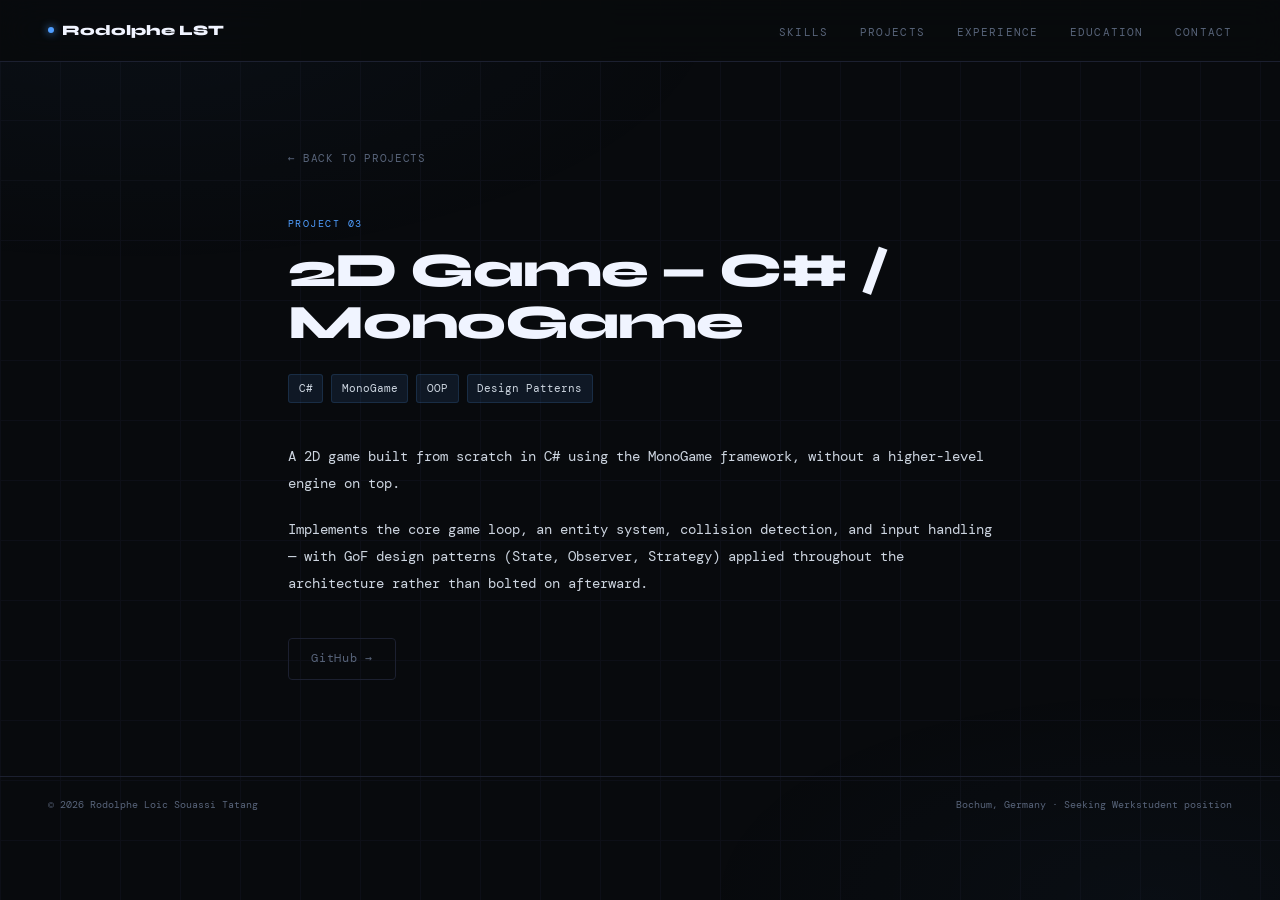
==== projects/game-dev.html @ 6bf2e4e4 "Rebuild projects section as a card grid with per-project detail pages - Projects section: bento-styl" ====
<!DOCTYPE html>
<html lang="en">
<head>
  <meta charset="UTF-8" />
  <meta name="viewport" content="width=device-width, initial-scale=1.0"/>
  <title>2D Game — C# / MonoGame &mdash; Rodolphe Loic Souassi Tatang</title>
  <link rel="preconnect" href="https://fonts.googleapis.com"/>
  <link rel="preconnect" href="https://fonts.gstatic.com" crossorigin/>
  <link href="https://fonts.googleapis.com/css2?family=Syne:wght@400;600;700;800&family=DM+Mono:ital,wght@0,300;0,400;1,300&display=swap" rel="stylesheet"/>
  <link rel="stylesheet" href="../css/style.css"/>
</head>
<body>

  <nav>
    <div class="nav-logo">
      <span class="nav-dot"></span>
      Rodolphe LST
    </div>
    <ul class="nav-links">
      <li><a href="../index.html#skills">Skills</a></li>
      <li><a href="../index.html#projects">Projects</a></li>
      <li><a href="../index.html#experience">Experience</a></li>
      <li><a href="../index.html#education">Education</a></li>
      <li><a href="../index.html#contact">Contact</a></li>
    </ul>
  </nav>

  <div class="detail-wrap">
    <a href="../index.html#projects" class="detail-back">&larr; Back to projects</a>

    <p class="detail-label">Project 03</p>
    <h1 class="detail-title">2D Game &mdash; C# / MonoGame</h1>

    <div class="detail-tags">
      <span class="skill-tag">C#</span>
      <span class="skill-tag">MonoGame</span>
      <span class="skill-tag">OOP</span>
      <span class="skill-tag">Design Patterns</span>
    </div>

    <div class="detail-body">
      <p>
        A 2D game built from scratch in C# using the MonoGame framework, without a higher-level engine on top.
      </p>
      <p>
        Implements the core game loop, an entity system, collision detection, and input handling &mdash; with GoF design patterns (State, Observer, Strategy) applied throughout the architecture rather than bolted on afterward.
      </p>
    </div>

    <div class="detail-links">
      <a href="https://github.com/Rodolphe27/Game-dev-refactor" class="btn btn-ghost" target="_blank">GitHub &rarr;</a>
    </div>
  </div>

  <footer>
    <p>&copy; 2026 Rodolphe Loic Souassi Tatang</p>
    <p>Bochum, Germany &middot; Seeking Werkstudent position</p>
  </footer>

  <script src="../js/main.js"></script>
</body>
</html>
---- css/style.css ----
/* ============================================================
   RESET & CUSTOM PROPERTIES
   ============================================================ */

*, *::before, *::after {
  box-sizing: border-box;
  margin: 0;
  padding: 0;
}

:root {
  --bg:          #080a0d;
  --surface:     #0e1117;
  --surface2:    #141720;
  --border:      #1c2030;
  --accent:      #4f9eff;
  --accent-dim:  rgba(79, 158, 255, 0.1);
  --text:        #cdd5e0;
  --muted:       #58647a;
  --white:       #f0f4ff;
}

html { scroll-behavior: smooth; }

/* ============================================================
   BASE
   ============================================================ */

body {
  font-family: 'DM Mono', monospace;
  background: var(--bg);
  color: var(--text);
  line-height: 1.6;
  overflow-x: hidden;
}

/* Ambient gradient overlay */
body::before {
  content: '';
  position: fixed;
  inset: 0;
  background:
    radial-gradient(ellipse 80% 50% at 10% 0%,  rgba(79, 158, 255, 0.04) 0%, transparent 60%),
    radial-gradient(ellipse 60% 40% at 90% 100%, rgba(79, 158, 255, 0.03) 0%, transparent 60%);
  pointer-events: none;
  z-index: 0;
}

/* Grid texture overlay */
body::after {
  content: '';
  position: fixed;
  inset: 0;
  background-image:
    linear-gradient(var(--border) 1px, transparent 1px),
    linear-gradient(90deg, var(--border) 1px, transparent 1px);
  background-size: 60px 60px;
  opacity: 0.3;
  pointer-events: none;
  z-index: 0;
}

* { position: relative; z-index: 1; }

/* ============================================================
   NAVIGATION
   ============================================================ */

nav {
  position: fixed;
  top: 0; left: 0; right: 0;
  z-index: 100;
  display: flex;
  justify-content: space-between;
  align-items: center;
  padding: 1.1rem 3rem;
  border-bottom: 1px solid var(--border);
  background: rgba(8, 10, 13, 0.9);
  backdrop-filter: blur(16px);
}

.nav-logo {
  font-family: 'Syne', sans-serif;
  font-weight: 800;
  font-size: 0.9rem;
  color: var(--white);
  display: flex;
  align-items: center;
  gap: 0.5rem;
}

.nav-dot {
  width: 6px;
  height: 6px;
  border-radius: 50%;
  background: var(--accent);
  box-shadow: 0 0 8px var(--accent);
  animation: blink 2s ease-in-out infinite;
}

.nav-links {
  display: flex;
  gap: 2rem;
  list-style: none;
}

.nav-links a {
  color: var(--muted);
  text-decoration: none;
  font-size: 0.7rem;
  letter-spacing: 0.1em;
  text-transform: uppercase;
  transition: color 0.2s;
}

.nav-links a:hover { color: var(--accent); }

/* ============================================================
   HERO
   ============================================================ */

.hero {
  min-height: 100vh;
  display: flex;
  flex-direction: column;
  justify-content: center;
  padding: 8rem 3rem 4rem;
}

.hero-tag {
  display: inline-flex;
  align-items: center;
  gap: 0.6rem;
  font-size: 0.68rem;
  letter-spacing: 0.12em;
  text-transform: uppercase;
  color: var(--accent);
  margin-bottom: 2rem;
  opacity: 0;
  animation: fadeUp 0.5s ease 0.1s forwards;
}

.hero-tag::before {
  content: '';
  display: inline-block;
  width: 24px;
  height: 1px;
  background: var(--accent);
}

.hero h1 {
  font-family: 'Syne', sans-serif;
  font-size: clamp(2.8rem, 6.5vw, 5.5rem);
  font-weight: 800;
  line-height: 1.0;
  letter-spacing: -0.03em;
  color: var(--white);
  max-width: 820px;
  opacity: 0;
  animation: fadeUp 0.6s ease 0.2s forwards;
}

.hero h1 em {
  font-style: normal;
  color: var(--accent);
}

.hero-sub {
  margin-top: 1.75rem;
  font-size: 0.82rem;
  color: var(--muted);
  max-width: 500px;
  line-height: 1.9;
  opacity: 0;
  animation: fadeUp 0.6s ease 0.32s forwards;
}

.hero-cta {
  margin-top: 2.5rem;
  display: flex;
  gap: 1rem;
  flex-wrap: wrap;
  opacity: 0;
  animation: fadeUp 0.6s ease 0.44s forwards;
}

.hero-stack {
  margin-top: 3.5rem;
  display: flex;
  align-items: center;
  gap: 1rem;
  flex-wrap: wrap;
  opacity: 0;
  animation: fadeUp 0.6s ease 0.56s forwards;
}

.hero-stack-label {
  font-size: 0.6rem;
  letter-spacing: 0.12em;
  text-transform: uppercase;
  color: var(--muted);
}

.stack-badge {
  font-size: 0.68rem;
  padding: 0.28rem 0.65rem;
  border: 1px solid var(--border);
  border-radius: 3px;
  color: var(--muted);
  background: var(--surface);
}

/* ============================================================
   BUTTONS
   ============================================================ */

.btn {
  display: inline-flex;
  align-items: center;
  gap: 0.5rem;
  padding: 0.7rem 1.4rem;
  font-family: 'DM Mono', monospace;
  font-size: 0.72rem;
  letter-spacing: 0.06em;
  text-decoration: none;
  border-radius: 4px;
  transition: all 0.2s;
  cursor: pointer;
  border: none;
}

.btn-primary {
  background: var(--accent);
  color: #080a0d;
  font-weight: 500;
}

.btn-primary:hover {
  background: #7ab8ff;
  transform: translateY(-1px);
  box-shadow: 0 4px 20px rgba(79, 158, 255, 0.25);
}

.btn-ghost {
  background: transparent;
  color: var(--muted);
  border: 1px solid var(--border);
}

.btn-ghost:hover {
  border-color: var(--accent);
  color: var(--accent);
}

/* ============================================================
   LAYOUT
   ============================================================ */

.section-wrap {
  max-width: 1100px;
  margin: 0 auto;
  padding: 6rem 3rem;
}

.divider {
  width: 100%;
  height: 1px;
  background: var(--border);
  max-width: 1100px;
  margin: 0 auto;
}

.section-label {
  font-size: 0.62rem;
  letter-spacing: 0.15em;
  text-transform: uppercase;
  color: var(--accent);
  margin-bottom: 0.6rem;
  display: flex;
  align-items: center;
  gap: 0.5rem;
}

.section-label::before {
  content: '';
  display: inline-block;
  width: 16px;
  height: 1px;
  background: var(--accent);
}

.section-title {
  font-family: 'Syne', sans-serif;
  font-size: clamp(1.7rem, 3.5vw, 2.5rem);
  font-weight: 800;
  color: var(--white);
  letter-spacing: -0.025em;
  margin-bottom: 3rem;
  line-height: 1.1;
}

/* ============================================================
   SKILLS
   ============================================================ */

.skills-grid {
  display: grid;
  grid-template-columns: repeat(auto-fit, minmax(240px, 1fr));
  gap: 1px;
  background: var(--border);
  border: 1px solid var(--border);
  border-radius: 6px;
  overflow: hidden;
}

.skill-group {
  background: var(--surface);
  padding: 1.75rem;
  transition: background 0.2s;
}

.skill-group:hover { background: var(--surface2); }

.skill-group-title {
  font-size: 0.6rem;
  letter-spacing: 0.14em;
  text-transform: uppercase;
  color: var(--accent);
  margin-bottom: 1.2rem;
}

.skill-group-title::before { content: '# '; opacity: 0.5; }

.skill-list { display: flex; flex-wrap: wrap; gap: 0.45rem; }

.skill-tag {
  display: inline-block;
  padding: 0.28rem 0.6rem;
  font-size: 0.68rem;
  border-radius: 3px;
  background: var(--accent-dim);
  color: var(--text);
  border: 1px solid rgba(79, 158, 255, 0.15);
}

.skill-tag.dim {
  background: transparent;
  border-color: var(--border);
  color: var(--muted);
}

/* ============================================================
   PROJECTS — card grid
   ============================================================ */

.projects-grid {
  display: grid;
  grid-template-columns: repeat(auto-fill, minmax(260px, 1fr));
  grid-auto-rows: 1fr;
  gap: 1px;
  background: var(--border);
  border: 1px solid var(--border);
  border-radius: 6px;
  overflow: hidden;
}

.project-tile {
  background: var(--surface);
  padding: 2rem;
  display: flex;
  flex-direction: column;
  gap: 0.9rem;
  min-height: 220px;
  text-decoration: none;
  color: inherit;
  border-left: 2px solid transparent;
  transition: background 0.2s, border-color 0.2s;
}

.project-tile:hover {
  background: var(--surface2);
  border-left-color: var(--accent);
}

.project-tile.featured {
  grid-column: span 2;
  background: linear-gradient(135deg, var(--surface2) 0%, var(--surface) 100%);
}

.project-tile-top {
  display: flex;
  justify-content: space-between;
  align-items: center;
}

.project-num { font-size: 0.6rem; color: var(--muted); }

.project-status {
  font-size: 0.58rem;
  letter-spacing: 0.1em;
  text-transform: uppercase;
  color: var(--accent);
  background: var(--accent-dim);
  border: 1px solid rgba(79, 158, 255, 0.25);
  padding: 0.2rem 0.55rem;
  border-radius: 3px;
}

.project-tile-title {
  font-family: 'Syne', sans-serif;
  font-size: 1.1rem;
  font-weight: 700;
  color: var(--white);
}

.project-tile-desc {
  font-size: 0.76rem;
  color: var(--muted);
  line-height: 1.7;
  flex: 1;
}

.project-tile-tags { display: flex; flex-wrap: wrap; gap: 0.4rem; }

.project-tile-arrow {
  font-size: 0.62rem;
  letter-spacing: 0.08em;
  text-transform: uppercase;
  color: var(--muted);
  transition: color 0.2s;
}

.project-tile:hover .project-tile-arrow { color: var(--accent); }

/* ============================================================
   PROJECT DETAIL PAGES
   ============================================================ */

.detail-wrap {
  max-width: 800px;
  margin: 0 auto;
  padding: 9rem 3rem 6rem;
}

.detail-back {
  display: inline-flex;
  align-items: center;
  gap: 0.5rem;
  font-size: 0.7rem;
  letter-spacing: 0.06em;
  text-transform: uppercase;
  color: var(--muted);
  text-decoration: none;
  margin-bottom: 3rem;
  transition: color 0.2s;
}

.detail-back:hover { color: var(--accent); }

.detail-label {
  font-size: 0.62rem;
  letter-spacing: 0.15em;
  text-transform: uppercase;
  color: var(--accent);
  margin-bottom: 0.8rem;
  display: flex;
  align-items: center;
  gap: 0.6rem;
}

.detail-title {
  font-family: 'Syne', sans-serif;
  font-size: clamp(2rem, 4.5vw, 3rem);
  font-weight: 800;
  color: var(--white);
  letter-spacing: -0.025em;
  line-height: 1.1;
  margin-bottom: 1.5rem;
}

.detail-tags {
  display: flex;
  flex-wrap: wrap;
  gap: 0.5rem;
  margin-bottom: 2.5rem;
}

.detail-body {
  font-size: 0.85rem;
  color: var(--text);
  line-height: 2;
  margin-bottom: 2.5rem;
}

.detail-body p + p { margin-top: 1.2rem; }

.detail-links { display: flex; gap: 0.75rem; flex-wrap: wrap; }

/* ============================================================
   EXPERIENCE
   ============================================================ */

.exp-list {
  display: flex;
  flex-direction: column;
  gap: 1px;
  background: var(--border);
  border: 1px solid var(--border);
  border-radius: 6px;
  overflow: hidden;
}

.exp-item {
  background: var(--surface);
  padding: 2rem;
  display: grid;
  grid-template-columns: 1fr auto;
  gap: 1rem;
  transition: background 0.2s;
}

.exp-item:hover { background: var(--surface2); }

.exp-role { font-family: 'Syne', sans-serif; font-size: 1rem; font-weight: 700; color: var(--white); }
.exp-company { font-size: 0.72rem; color: var(--accent); margin: 0.25rem 0 0.8rem; }
.exp-desc { font-size: 0.76rem; color: var(--muted); line-height: 1.85; }
.exp-date { font-size: 0.62rem; color: var(--muted); white-space: nowrap; padding-top: 0.2rem; }

/* ============================================================
   EDUCATION
   ============================================================ */

.edu-grid {
  display: grid;
  grid-template-columns: 1fr 1fr;
  gap: 1px;
  background: var(--border);
  border: 1px solid var(--border);
  border-radius: 6px;
  overflow: hidden;
}

.edu-item {
  background: var(--surface);
  padding: 1.75rem;
  transition: background 0.2s;
}

.edu-item:hover { background: var(--surface2); }

.edu-degree { font-family: 'Syne', sans-serif; font-size: 0.95rem; font-weight: 700; color: var(--white); margin-bottom: 0.3rem; }
.edu-school { font-size: 0.72rem; color: var(--accent); margin-bottom: 0.4rem; }
.edu-date { font-size: 0.62rem; color: var(--muted); }

/* ============================================================
   CONTACT
   ============================================================ */

.section-label--centered {
  justify-content: center;
  margin-bottom: 1rem;
}

.contact-wrap {
  text-align: center;
  padding: 6rem 3rem;
}

.contact-title {
  font-family: 'Syne', sans-serif;
  font-size: clamp(2rem, 4.5vw, 3.2rem);
  font-weight: 800;
  color: var(--white);
  letter-spacing: -0.03em;
  margin-bottom: 0.75rem;
}

.contact-sub { font-size: 0.78rem; color: var(--muted); margin-bottom: 2.5rem; }

.contact-links { display: flex; justify-content: center; gap: 0.75rem; flex-wrap: wrap; }

/* ============================================================
   FOOTER
   ============================================================ */

footer {
  border-top: 1px solid var(--border);
  padding: 1.25rem 3rem;
  display: flex;
  justify-content: space-between;
  align-items: center;
}

footer p { font-size: 0.62rem; color: var(--muted); }

/* ============================================================
   ANIMATIONS
   ============================================================ */

@keyframes blink {
  0%, 100% { opacity: 1; }
  50%       { opacity: 0.3; }
}

@keyframes fadeUp {
  from { opacity: 0; transform: translateY(14px); }
  to   { opacity: 1; transform: translateY(0); }
}

.reveal {
  opacity: 0;
  transform: translateY(18px);
  transition: opacity 0.55s ease, transform 0.55s ease;
}

.reveal.visible { opacity: 1; transform: translateY(0); }

/* ============================================================
   RESPONSIVE
   ============================================================ */

@media (max-width: 768px) {
  nav { padding: 1rem 1.5rem; }
  .nav-links { display: none; }
  .hero { padding: 7rem 1.5rem 4rem; }
  .section-wrap { padding: 4rem 1.5rem; }
  .edu-grid { grid-template-columns: 1fr; }
  .project-tile.featured { grid-column: span 1; }
  .exp-item { grid-template-columns: 1fr; }
  .contact-wrap { padding: 4rem 1.5rem; }
  .detail-wrap { padding: 7rem 1.5rem 4rem; }
  footer { flex-direction: column; gap: 0.5rem; text-align: center; padding: 1.25rem 1.5rem; }
}
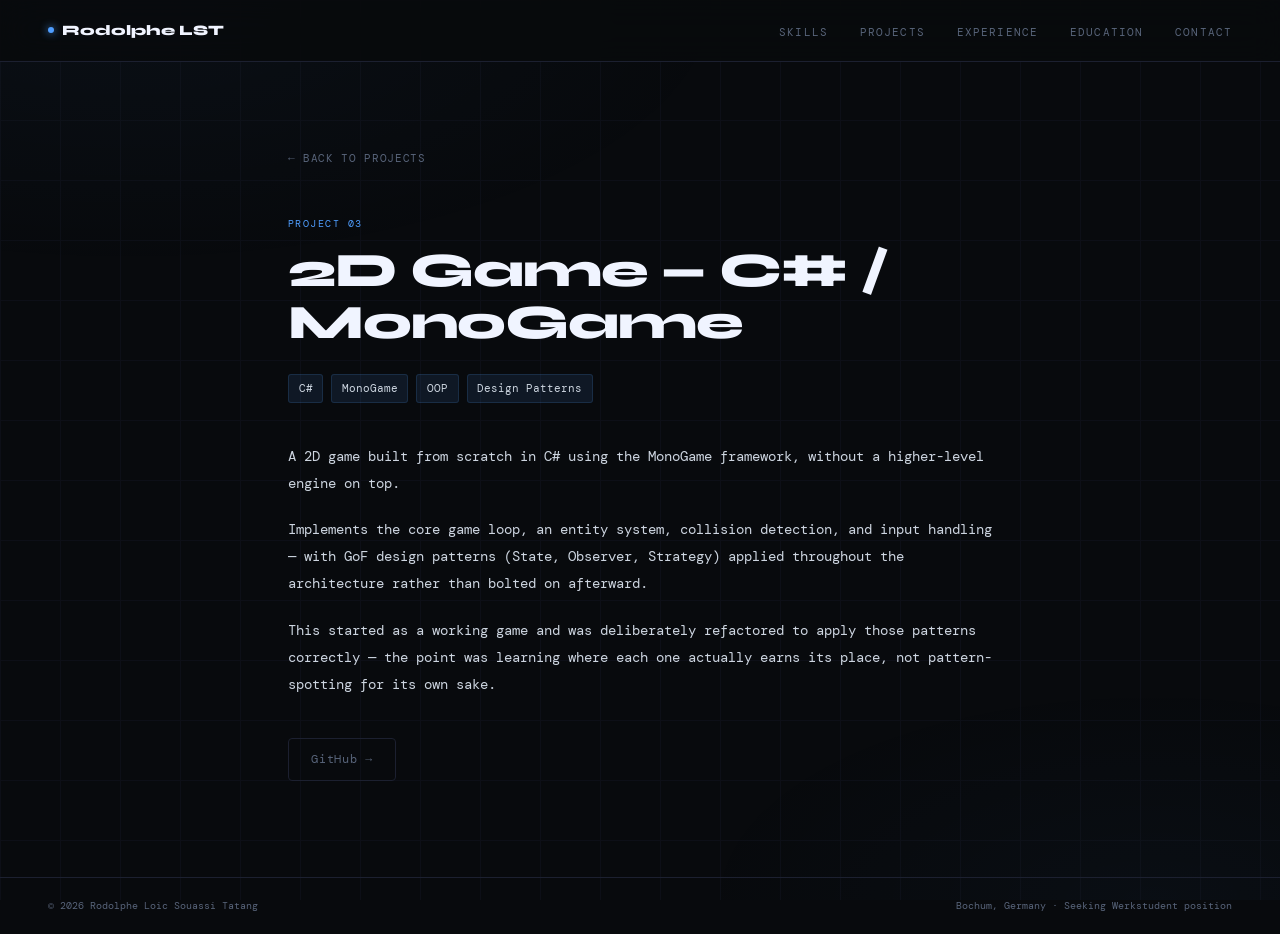
==== commit 4c987f84: "Reframe copy around learning purpose, fix stale rebrand leftovers Fixes: contact-sub still said "Bac" ====
--- a/projects/game-dev.html
+++ b/projects/game-dev.html
@@ -3,7 +3,7 @@
 <head>
   <meta charset="UTF-8" />
   <meta name="viewport" content="width=device-width, initial-scale=1.0"/>
-  <title>2D Game — C# / MonoGame &mdash; Rodolphe Loic Souassi Tatang</title>
+  <title>2D Game &mdash; C# / MonoGame &mdash; Rodolphe Loic Souassi Tatang</title>
   <link rel="preconnect" href="https://fonts.googleapis.com"/>
   <link rel="preconnect" href="https://fonts.gstatic.com" crossorigin/>
   <link href="https://fonts.googleapis.com/css2?family=Syne:wght@400;600;700;800&family=DM+Mono:ital,wght@0,300;0,400;1,300&display=swap" rel="stylesheet"/>
@@ -45,6 +45,9 @@
       <p>
         Implements the core game loop, an entity system, collision detection, and input handling &mdash; with GoF design patterns (State, Observer, Strategy) applied throughout the architecture rather than bolted on afterward.
       </p>
+      <p>
+        This started as a working game and was deliberately refactored to apply those patterns correctly &mdash; the point was learning where each one actually earns its place, not pattern-spotting for its own sake.
+      </p>
     </div>
 
     <div class="detail-links">
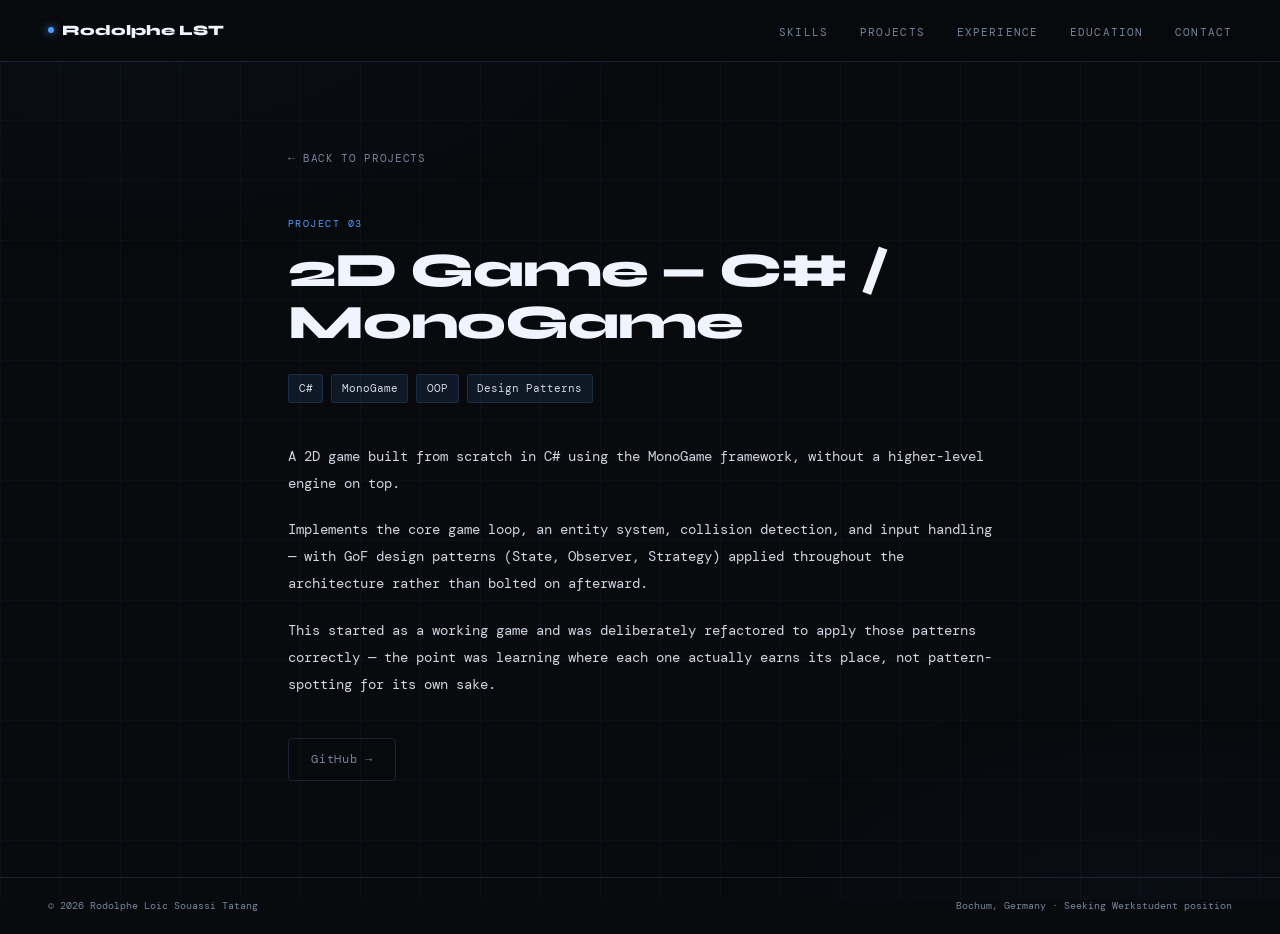
==== commit a285e288: "Portfolio polish: SEO/social meta, mobile nav, a11y, content fixes - SEO/sharing: per-page meta desc" ====
--- a/projects/game-dev.html
+++ b/projects/game-dev.html
@@ -4,10 +4,30 @@
   <meta charset="UTF-8" />
   <meta name="viewport" content="width=device-width, initial-scale=1.0"/>
   <title>2D Game &mdash; C# / MonoGame &mdash; Rodolphe Loic Souassi Tatang</title>
+  <meta name="description" content="A 2D game built from scratch in C#/MonoGame to apply GoF design patterns — State, Observer, Strategy — to a real entity system, not to pattern-spot."/>
+  <meta name="author" content="Rodolphe Loic Souassi Tatang"/>
+  <link rel="canonical" href="https://rodolphe27.github.io/portfolio/projects/game-dev.html"/>
+  <meta name="theme-color" content="#080a0d"/>
+
+  <meta property="og:type" content="article"/>
+  <meta property="og:site_name" content="Rodolphe LST — Portfolio"/>
+  <meta property="og:url" content="https://rodolphe27.github.io/portfolio/projects/game-dev.html"/>
+  <meta property="og:title" content="2D Game — C# / MonoGame"/>
+  <meta property="og:description" content="A 2D game built from scratch in C#/MonoGame to apply GoF design patterns — State, Observer, Strategy — to a real entity system."/>
+  <meta property="og:image" content="https://rodolphe27.github.io/portfolio/assets/og-image.png"/>
+  <meta property="og:image:width" content="1200"/>
+  <meta property="og:image:height" content="630"/>
+  <meta name="twitter:card" content="summary_large_image"/>
+  <meta name="twitter:title" content="2D Game — C# / MonoGame"/>
+  <meta name="twitter:description" content="A 2D game built from scratch in C#/MonoGame to apply GoF design patterns — State, Observer, Strategy — to a real entity system."/>
+  <meta name="twitter:image" content="https://rodolphe27.github.io/portfolio/assets/og-image.png"/>
+
+  <link rel="icon" href="../favicon.svg" type="image/svg+xml"/>
   <link rel="preconnect" href="https://fonts.googleapis.com"/>
   <link rel="preconnect" href="https://fonts.gstatic.com" crossorigin/>
   <link href="https://fonts.googleapis.com/css2?family=Syne:wght@400;600;700;800&family=DM+Mono:ital,wght@0,300;0,400;1,300&display=swap" rel="stylesheet"/>
   <link rel="stylesheet" href="../css/style.css"/>
+  <noscript><style>.reveal{opacity:1 !important;transform:none !important;}</style></noscript>
 </head>
 <body>
 
@@ -16,13 +36,16 @@
       <span class="nav-dot"></span>
       Rodolphe LST
     </div>
-    <ul class="nav-links">
+    <ul class="nav-links" id="nav-links">
       <li><a href="../index.html#skills">Skills</a></li>
       <li><a href="../index.html#projects">Projects</a></li>
       <li><a href="../index.html#experience">Experience</a></li>
       <li><a href="../index.html#education">Education</a></li>
       <li><a href="../index.html#contact">Contact</a></li>
     </ul>
+    <button class="nav-toggle" type="button" aria-label="Toggle menu" aria-expanded="false" aria-controls="nav-links">
+      <span></span><span></span><span></span>
+    </button>
   </nav>
 
   <div class="detail-wrap">
--- a/css/style.css
+++ b/css/style.css
@@ -16,7 +16,7 @@
   --accent:      #4f9eff;
   --accent-dim:  rgba(79, 158, 255, 0.1);
   --text:        #cdd5e0;
-  --muted:       #58647a;
+  --muted:       #78849c;
   --white:       #f0f4ff;
 }
 
@@ -115,6 +115,35 @@
 
 .nav-links a:hover { color: var(--accent); }
 
+/* Mobile menu toggle — hidden on desktop, shown under the breakpoint */
+.nav-toggle {
+  display: none;
+  width: 40px;
+  height: 40px;
+  margin: -8px -8px -8px 0;
+  padding: 0;
+  border: none;
+  background: none;
+  cursor: pointer;
+  flex-direction: column;
+  justify-content: center;
+  align-items: center;
+  gap: 5px;
+}
+
+.nav-toggle span {
+  display: block;
+  width: 20px;
+  height: 2px;
+  background: var(--text);
+  border-radius: 2px;
+  transition: transform 0.25s ease, opacity 0.2s ease;
+}
+
+.nav-toggle[aria-expanded="true"] span:nth-child(1) { transform: translateY(7px) rotate(45deg); }
+.nav-toggle[aria-expanded="true"] span:nth-child(2) { opacity: 0; }
+.nav-toggle[aria-expanded="true"] span:nth-child(3) { transform: translateY(-7px) rotate(-45deg); }
+
 /* ============================================================
    HERO
    ============================================================ */
@@ -621,7 +650,40 @@
 
 @media (max-width: 768px) {
   nav { padding: 1rem 1.5rem; }
-  .nav-links { display: none; }
+
+  .nav-toggle { display: flex; }
+
+  .nav-links {
+    position: absolute;
+    top: 100%;
+    left: 0;
+    right: 0;
+    flex-direction: column;
+    gap: 0;
+    padding: 0.5rem 1.5rem 1rem;
+    background: rgba(8, 10, 13, 0.97);
+    border-bottom: 1px solid var(--border);
+    backdrop-filter: blur(16px);
+    transform: translateY(-8px);
+    opacity: 0;
+    pointer-events: none;
+    transition: opacity 0.2s ease, transform 0.2s ease;
+  }
+
+  .nav-links.open {
+    display: flex;
+    transform: translateY(0);
+    opacity: 1;
+    pointer-events: auto;
+  }
+
+  .nav-links a {
+    display: block;
+    padding: 0.85rem 0;
+    font-size: 0.8rem;
+    border-top: 1px solid var(--border);
+  }
+
   .hero { padding: 7rem 1.5rem 4rem; }
   .section-wrap { padding: 4rem 1.5rem; }
   .edu-grid { grid-template-columns: 1fr; }
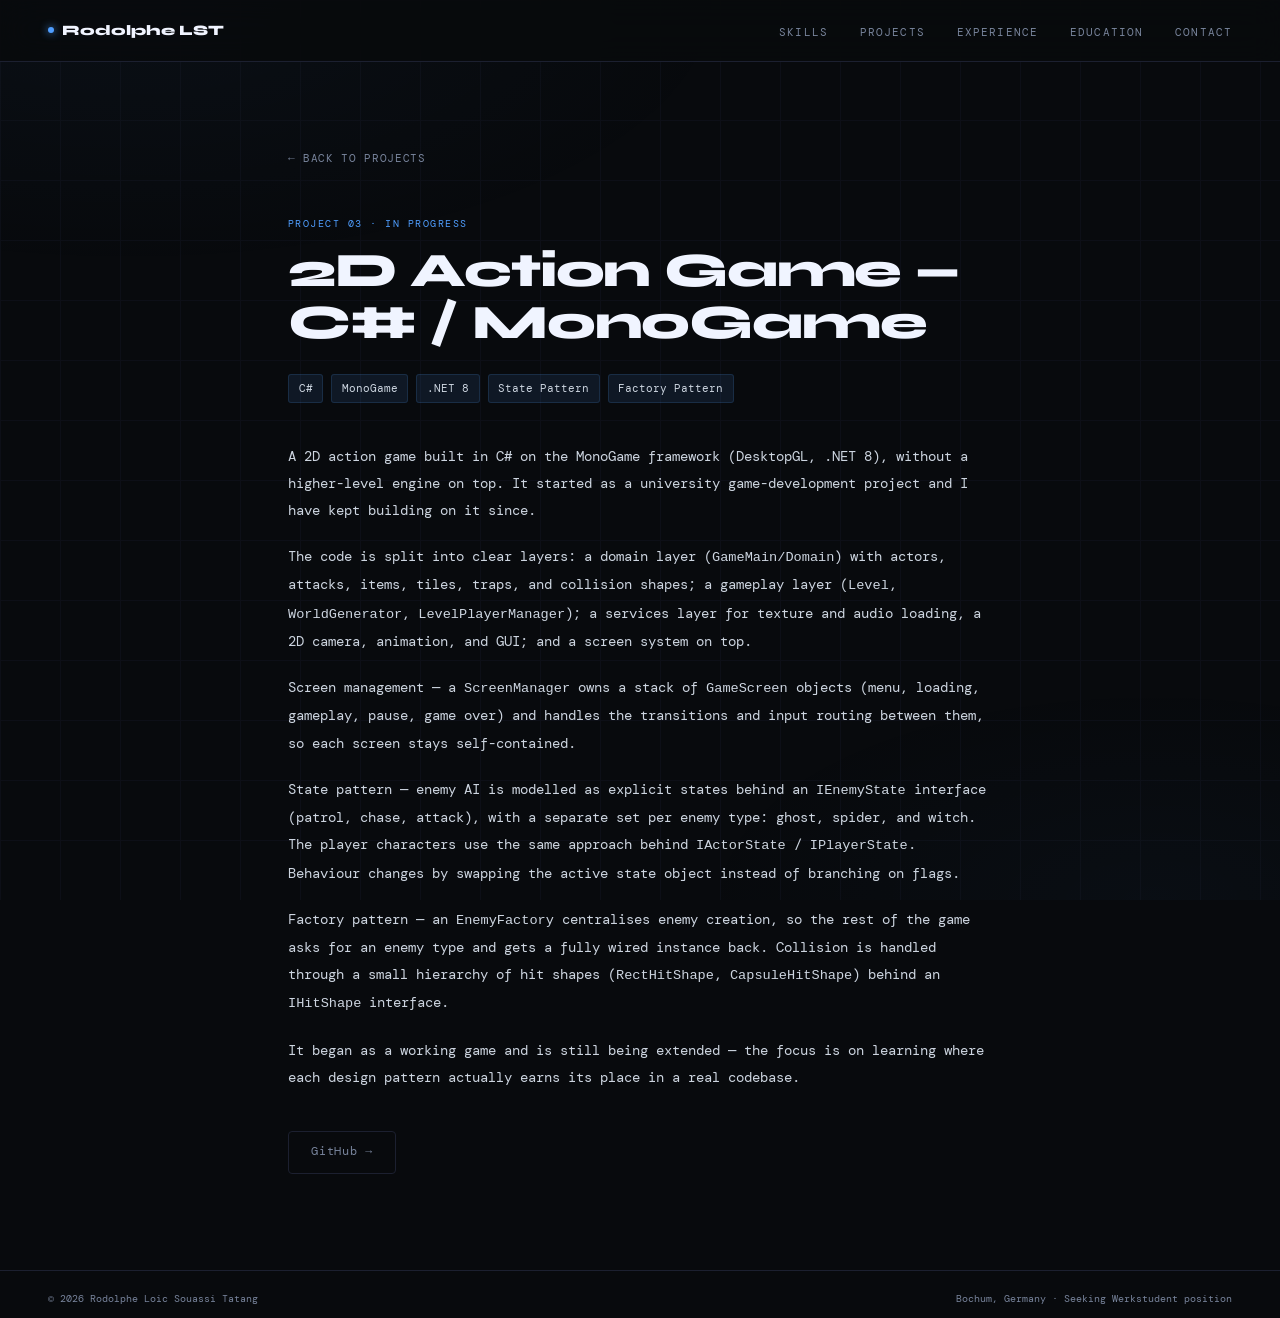
==== commit 55c3bef0: "Rewrite hero and project copy around backend-focus and honest status - Hero: reframe as a CS student" ====
--- a/projects/game-dev.html
+++ b/projects/game-dev.html
@@ -3,8 +3,8 @@
 <head>
   <meta charset="UTF-8" />
   <meta name="viewport" content="width=device-width, initial-scale=1.0"/>
-  <title>2D Game &mdash; C# / MonoGame &mdash; Rodolphe Loic Souassi Tatang</title>
-  <meta name="description" content="A 2D game built from scratch in C#/MonoGame to apply GoF design patterns — State, Observer, Strategy — to a real entity system, not to pattern-spot."/>
+  <title>2D Action Game &mdash; C# / MonoGame &mdash; Rodolphe Loic Souassi Tatang</title>
+  <meta name="description" content="A 2D action game in C# on MonoGame (.NET 8), built around a screen-based state system and GoF design patterns — the State pattern for enemy and player AI, a Factory for enemy spawning."/>
   <meta name="author" content="Rodolphe Loic Souassi Tatang"/>
   <link rel="canonical" href="https://rodolphe27.github.io/portfolio/projects/game-dev.html"/>
   <meta name="theme-color" content="#080a0d"/>
@@ -12,14 +12,14 @@
   <meta property="og:type" content="article"/>
   <meta property="og:site_name" content="Rodolphe LST — Portfolio"/>
   <meta property="og:url" content="https://rodolphe27.github.io/portfolio/projects/game-dev.html"/>
-  <meta property="og:title" content="2D Game — C# / MonoGame"/>
-  <meta property="og:description" content="A 2D game built from scratch in C#/MonoGame to apply GoF design patterns — State, Observer, Strategy — to a real entity system."/>
+  <meta property="og:title" content="2D Action Game — C# / MonoGame"/>
+  <meta property="og:description" content="A 2D action game in C# on MonoGame (.NET 8), built around a screen-based state system and GoF design patterns — the State pattern for enemy and player AI, a Factory for enemy spawning."/>
   <meta property="og:image" content="https://rodolphe27.github.io/portfolio/assets/og-image.png"/>
   <meta property="og:image:width" content="1200"/>
   <meta property="og:image:height" content="630"/>
   <meta name="twitter:card" content="summary_large_image"/>
-  <meta name="twitter:title" content="2D Game — C# / MonoGame"/>
-  <meta name="twitter:description" content="A 2D game built from scratch in C#/MonoGame to apply GoF design patterns — State, Observer, Strategy — to a real entity system."/>
+  <meta name="twitter:title" content="2D Action Game — C# / MonoGame"/>
+  <meta name="twitter:description" content="A 2D action game in C# on MonoGame (.NET 8), built around a screen-based state system and GoF design patterns — the State pattern for enemy and player AI, a Factory for enemy spawning."/>
   <meta name="twitter:image" content="https://rodolphe27.github.io/portfolio/assets/og-image.png"/>
 
   <link rel="icon" href="../favicon.svg" type="image/svg+xml"/>
@@ -51,25 +51,35 @@
   <div class="detail-wrap">
     <a href="../index.html#projects" class="detail-back">&larr; Back to projects</a>
 
-    <p class="detail-label">Project 03</p>
-    <h1 class="detail-title">2D Game &mdash; C# / MonoGame</h1>
+    <p class="detail-label">Project 03 &middot; In Progress</p>
+    <h1 class="detail-title">2D Action Game &mdash; C# / MonoGame</h1>
 
     <div class="detail-tags">
       <span class="skill-tag">C#</span>
       <span class="skill-tag">MonoGame</span>
-      <span class="skill-tag">OOP</span>
-      <span class="skill-tag">Design Patterns</span>
+      <span class="skill-tag">.NET 8</span>
+      <span class="skill-tag">State Pattern</span>
+      <span class="skill-tag">Factory Pattern</span>
     </div>
 
     <div class="detail-body">
       <p>
-        A 2D game built from scratch in C# using the MonoGame framework, without a higher-level engine on top.
+        A 2D action game built in C# on the MonoGame framework (DesktopGL, .NET 8), without a higher-level engine on top. It started as a university game-development project and I have kept building on it since.
       </p>
       <p>
-        Implements the core game loop, an entity system, collision detection, and input handling &mdash; with GoF design patterns (State, Observer, Strategy) applied throughout the architecture rather than bolted on afterward.
+        The code is split into clear layers: a domain layer (<code>GameMain/Domain</code>) with actors, attacks, items, tiles, traps, and collision shapes; a gameplay layer (<code>Level</code>, <code>WorldGenerator</code>, <code>LevelPlayerManager</code>); a services layer for texture and audio loading, a 2D camera, animation, and GUI; and a screen system on top.
       </p>
       <p>
-        This started as a working game and was deliberately refactored to apply those patterns correctly &mdash; the point was learning where each one actually earns its place, not pattern-spotting for its own sake.
+        Screen management &mdash; a <code>ScreenManager</code> owns a stack of <code>GameScreen</code> objects (menu, loading, gameplay, pause, game over) and handles the transitions and input routing between them, so each screen stays self-contained.
+      </p>
+      <p>
+        State pattern &mdash; enemy AI is modelled as explicit states behind an <code>IEnemyState</code> interface (patrol, chase, attack), with a separate set per enemy type: ghost, spider, and witch. The player characters use the same approach behind <code>IActorState</code> / <code>IPlayerState</code>. Behaviour changes by swapping the active state object instead of branching on flags.
+      </p>
+      <p>
+        Factory pattern &mdash; an <code>EnemyFactory</code> centralises enemy creation, so the rest of the game asks for an enemy type and gets a fully wired instance back. Collision is handled through a small hierarchy of hit shapes (<code>RectHitShape</code>, <code>CapsuleHitShape</code>) behind an <code>IHitShape</code> interface.
+      </p>
+      <p>
+        It began as a working game and is still being extended &mdash; the focus is on learning where each design pattern actually earns its place in a real codebase.
       </p>
     </div>
 
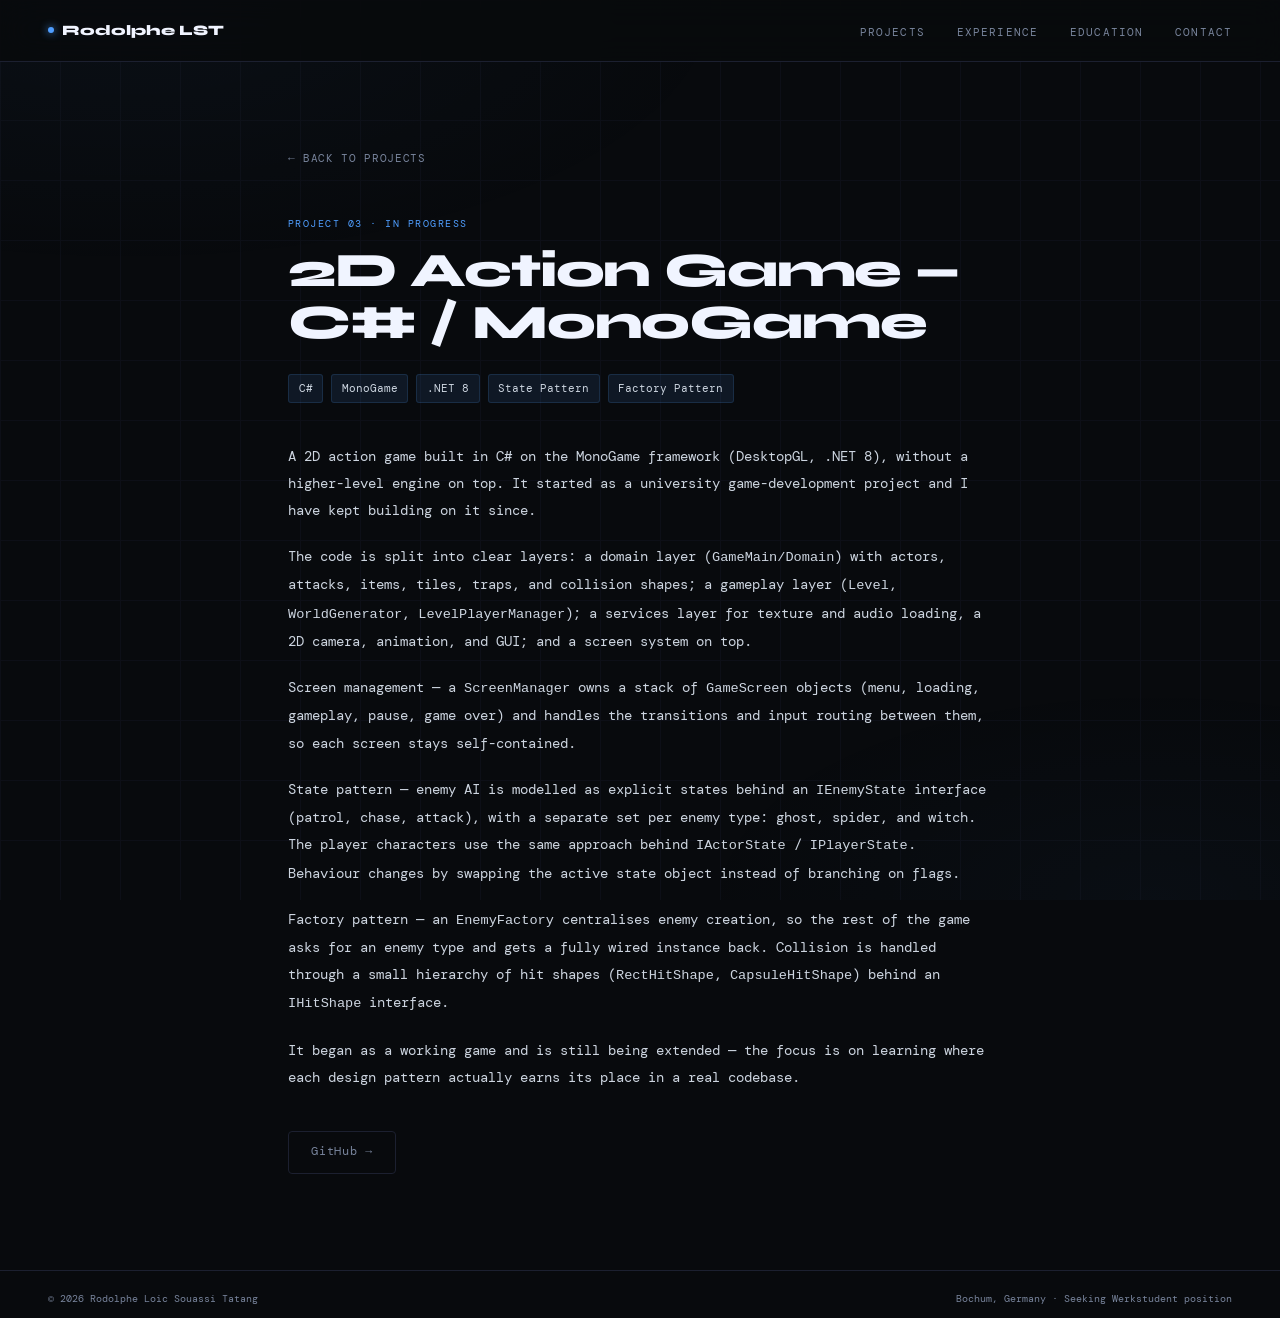
==== commit 26abdcaf: "Drop Skills section and trim Education - Remove the Skills section from the landing page (the stack " ====
--- a/projects/game-dev.html
+++ b/projects/game-dev.html
@@ -37,7 +37,6 @@
       Rodolphe LST
     </div>
     <ul class="nav-links" id="nav-links">
-      <li><a href="../index.html#skills">Skills</a></li>
       <li><a href="../index.html#projects">Projects</a></li>
       <li><a href="../index.html#experience">Experience</a></li>
       <li><a href="../index.html#education">Education</a></li>
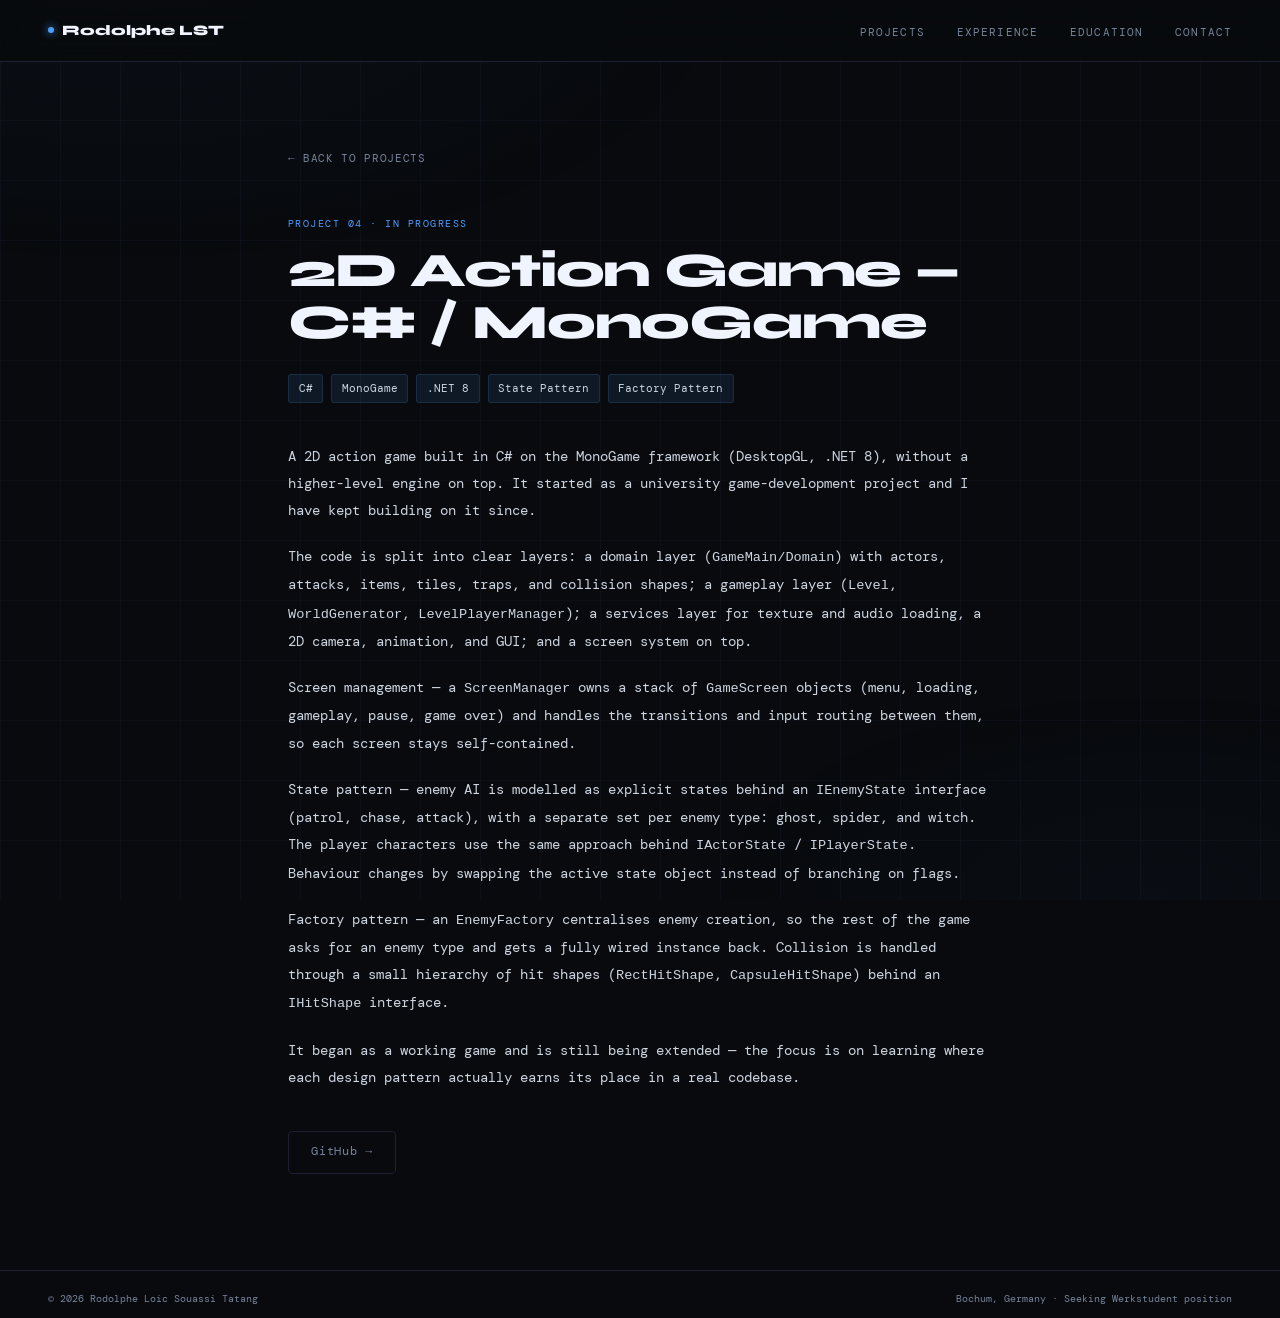
==== commit 3363aecd: "Show the AI projects first and fix the project numbers The tiles are now ordered VeriRAG, RAG Docume" ====
--- a/projects/game-dev.html
+++ b/projects/game-dev.html
@@ -1,5 +1,5 @@
 <!DOCTYPE html>
-<html lang="en">
+<html lang="en-GB">
 <head>
   <meta charset="UTF-8" />
   <meta name="viewport" content="width=device-width, initial-scale=1.0"/>
@@ -50,7 +50,7 @@
   <div class="detail-wrap">
     <a href="../index.html#projects" class="detail-back">&larr; Back to projects</a>
 
-    <p class="detail-label">Project 03 &middot; In Progress</p>
+    <p class="detail-label">Project 04 &middot; In Progress</p>
     <h1 class="detail-title">2D Action Game &mdash; C# / MonoGame</h1>
 
     <div class="detail-tags">
